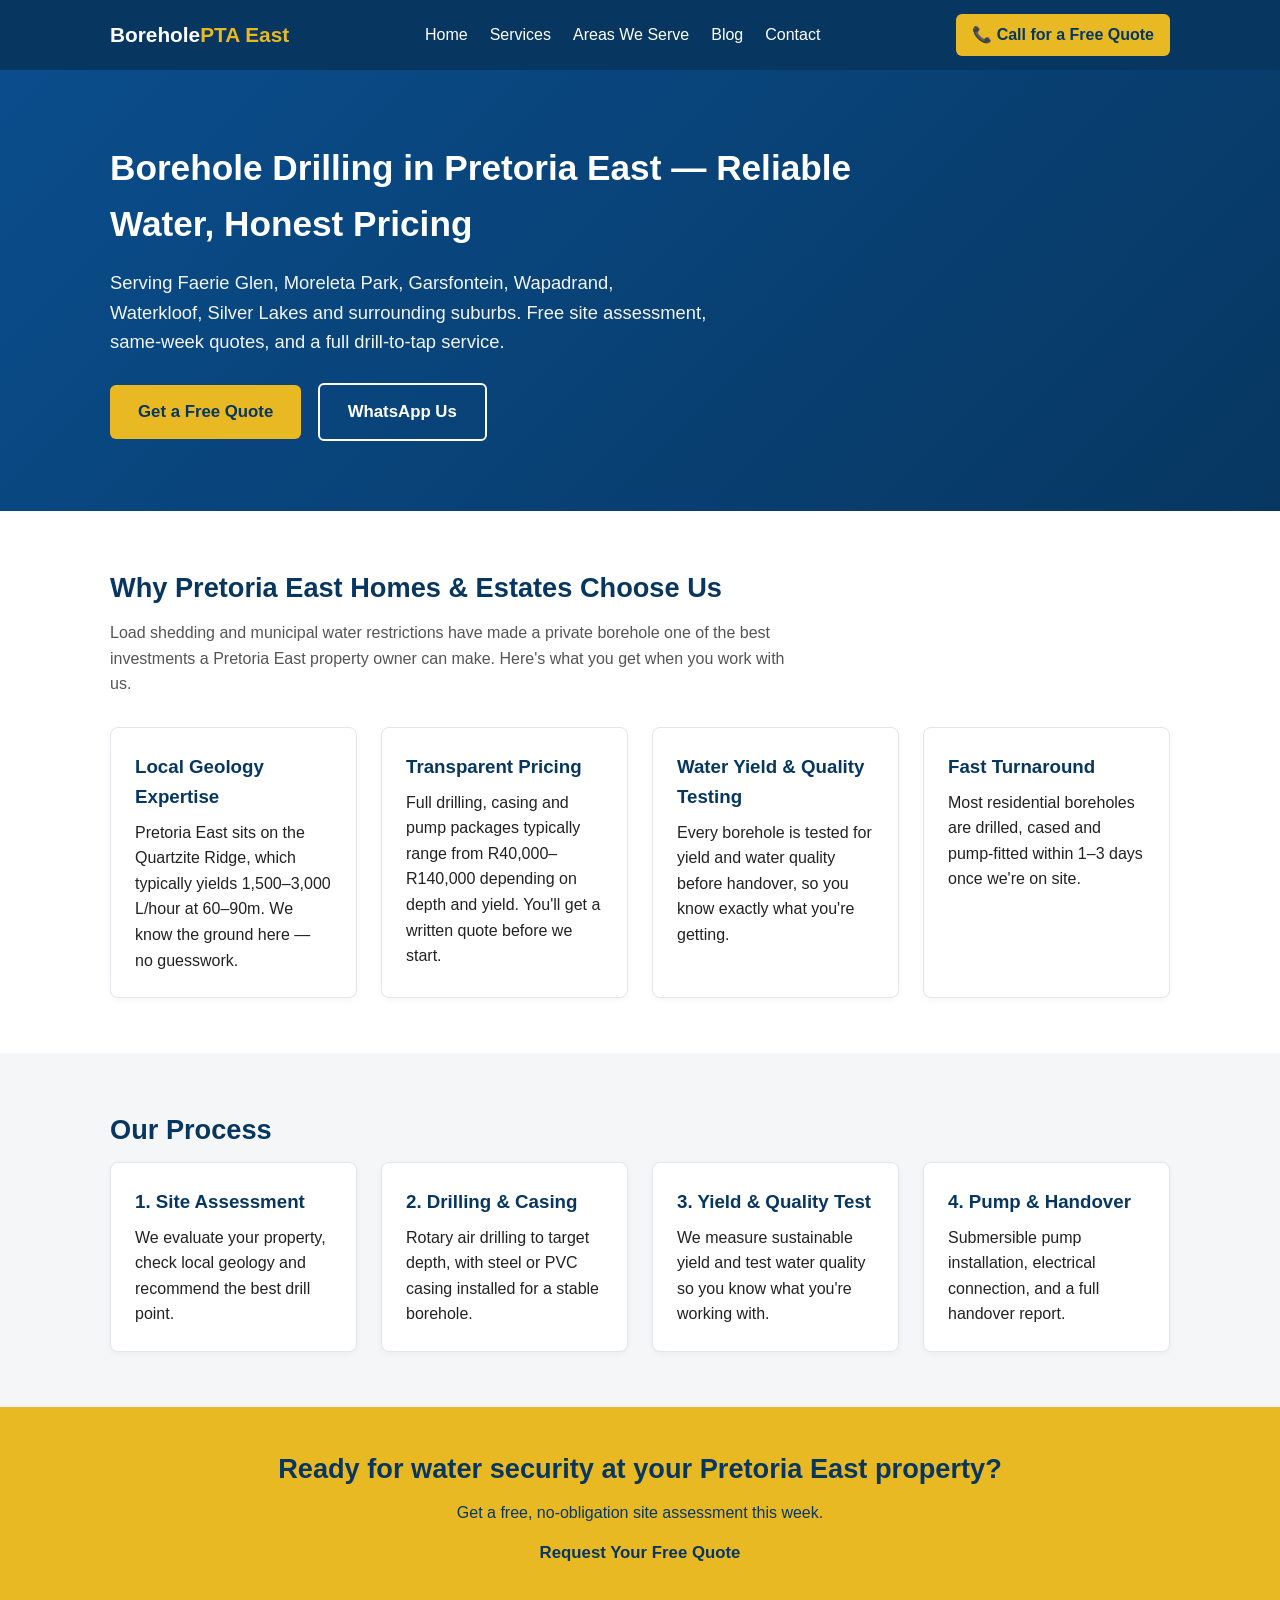
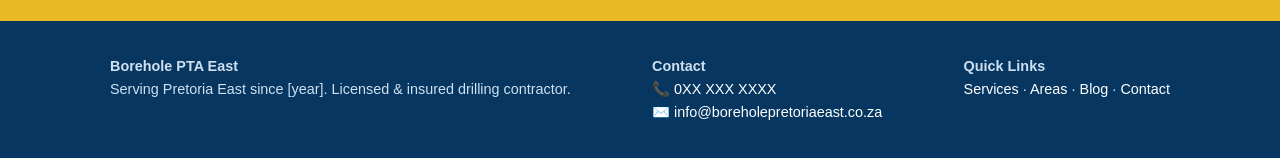
==== borehole-site-upload/index.html @ d3f57884 "Add files via upload" ====
<!DOCTYPE html>
<html lang="en-ZA">
<head>
<meta charset="UTF-8">
<meta name="viewport" content="width=device-width, initial-scale=1.0">
<title>Borehole Drilling Pretoria East | Fast Quotes, Water Yield Tests &amp; Installation</title>
<meta name="description" content="Trusted borehole drilling in Pretoria East - Faerie Glen, Moreleta Park, Garsfontein, Wapadrand &amp; more. Free site assessment, transparent pricing, same-week quotes. Call now.">
<link rel="canonical" href="https://www.boreholepretoriaeast.co.za/">
<meta property="og:title" content="Borehole Drilling Pretoria East">
<meta property="og:description" content="Local borehole drilling specialists serving Pretoria East. Water yield testing, pump installation, geological surveys.">
<meta property="og:type" content="website">
<link rel="stylesheet" href="css/style.css">
<script type="application/ld+json">
{
  "@context": "https://schema.org",
  "@type": "LocalBusiness",
  "name": "Pretoria East Borehole Drilling",
  "image": "",
  "@id": "https://www.boreholepretoriaeast.co.za/",
  "url": "https://www.boreholepretoriaeast.co.za/",
  "telephone": "+27-XX-XXX-XXXX",
  "priceRange": "R40000-R140000",
  "address": {
    "@type": "PostalAddress",
    "addressLocality": "Pretoria East",
    "addressRegion": "Gauteng",
    "addressCountry": "ZA"
  },
  "areaServed": ["Faerie Glen","Garsfontein","Moreleta Park","Wapadrand","Waterkloof","Silver Lakes","Woodhill","Equestria","Mooikloof","Menlyn","Lynnwood","Brooklyn","Monument Park","Sunnyside","Arcadia"],
  "openingHours": "Mo-Sa 07:00-17:00"
}
</script>
</head>
<body>
<header class="site-header">
  <div class="container">
    <a href="index.html" class="logo">Borehole<span>PTA East</span></a>
    <nav>
      <ul>
        <li><a href="index.html">Home</a></li>
        <li><a href="services.html">Services</a></li>
        <li><a href="areas.html">Areas We Serve</a></li>
        <li><a href="blog/index.html">Blog</a></li>
        <li><a href="contact.html">Contact</a></li>
      </ul>
    </nav>
    <a href="tel:+27XXXXXXXXX" class="phone-cta">📞 Call for a Free Quote</a>
  </div>
</header>

<section class="hero">
  <div class="container">
    <h1>Borehole Drilling in Pretoria East — Reliable Water, Honest Pricing</h1>
    <p>Serving Faerie Glen, Moreleta Park, Garsfontein, Wapadrand, Waterkloof, Silver Lakes and surrounding suburbs. Free site assessment, same-week quotes, and a full drill-to-tap service.</p>
    <a href="contact.html" class="btn">Get a Free Quote</a>
    <a href="https://wa.me/27XXXXXXXXX" class="btn btn-outline">WhatsApp Us</a>
  </div>
</section>

<section>
  <div class="container">
    <h2>Why Pretoria East Homes &amp; Estates Choose Us</h2>
    <p class="lead">Load shedding and municipal water restrictions have made a private borehole one of the best investments a Pretoria East property owner can make. Here's what you get when you work with us.</p>
    <div class="grid">
      <div class="card">
        <h3>Local Geology Expertise</h3>
        <p>Pretoria East sits on the Quartzite Ridge, which typically yields 1,500–3,000 L/hour at 60–90m. We know the ground here — no guesswork.</p>
      </div>
      <div class="card">
        <h3>Transparent Pricing</h3>
        <p>Full drilling, casing and pump packages typically range from R40,000–R140,000 depending on depth and yield. You'll get a written quote before we start.</p>
      </div>
      <div class="card">
        <h3>Water Yield &amp; Quality Testing</h3>
        <p>Every borehole is tested for yield and water quality before handover, so you know exactly what you're getting.</p>
      </div>
      <div class="card">
        <h3>Fast Turnaround</h3>
        <p>Most residential boreholes are drilled, cased and pump-fitted within 1–3 days once we're on site.</p>
      </div>
    </div>
  </div>
</section>

<section class="alt">
  <div class="container">
    <h2>Our Process</h2>
    <div class="grid">
      <div class="card"><h3>1. Site Assessment</h3><p>We evaluate your property, check local geology and recommend the best drill point.</p></div>
      <div class="card"><h3>2. Drilling &amp; Casing</h3><p>Rotary air drilling to target depth, with steel or PVC casing installed for a stable borehole.</p></div>
      <div class="card"><h3>3. Yield &amp; Quality Test</h3><p>We measure sustainable yield and test water quality so you know what you're working with.</p></div>
      <div class="card"><h3>4. Pump &amp; Handover</h3><p>Submersible pump installation, electrical connection, and a full handover report.</p></div>
    </div>
  </div>
</section>

<section class="cta-strip">
  <div class="container">
    <h2>Ready for water security at your Pretoria East property?</h2>
    <p>Get a free, no-obligation site assessment this week.</p>
    <a href="contact.html" class="btn">Request Your Free Quote</a>
  </div>
</section>

<footer>
  <div class="container footer-cols">
    <div>
      <strong>Borehole PTA East</strong>
      <p>Serving Pretoria East since [year]. Licensed &amp; insured drilling contractor.</p>
    </div>
    <div>
      <strong>Contact</strong>
      <p>📞 <a href="tel:+27XXXXXXXXX">0XX XXX XXXX</a><br>✉️ <a href="mailto:info@boreholepretoriaeast.co.za">info@boreholepretoriaeast.co.za</a></p>
    </div>
    <div>
      <strong>Quick Links</strong>
      <p><a href="services.html">Services</a> · <a href="areas.html">Areas</a> · <a href="blog/index.html">Blog</a> · <a href="contact.html">Contact</a></p>
    </div>
  </div>
</footer>
</body>
</html>
---- borehole-site-upload/css/style.css ----
:root{
  --blue:#0a4d8c;
  --blue-dark:#073761;
  --sand:#e8b923;
  --gray:#f4f6f8;
  --text:#222;
}
*{box-sizing:border-box;margin:0;padding:0;}
body{font-family:'Segoe UI',Arial,sans-serif;color:var(--text);line-height:1.6;background:#fff;}
a{color:var(--blue);text-decoration:none;}
a:hover{text-decoration:underline;}
img{max-width:100%;display:block;}
.container{max-width:1100px;margin:0 auto;padding:0 20px;}

header.site-header{background:var(--blue-dark);color:#fff;position:sticky;top:0;z-index:100;}
header.site-header .container{display:flex;align-items:center;justify-content:space-between;padding:14px 20px;}
.logo{font-size:1.3rem;font-weight:700;color:#fff;}
.logo span{color:var(--sand);}
nav ul{list-style:none;display:flex;gap:22px;flex-wrap:wrap;}
nav a{color:#fff;font-weight:500;}
.phone-cta{background:var(--sand);color:var(--blue-dark);padding:8px 16px;border-radius:6px;font-weight:700;}
.phone-cta:hover{text-decoration:none;opacity:.9;}

.hero{background:linear-gradient(135deg,var(--blue),var(--blue-dark));color:#fff;padding:70px 0;}
.hero h1{font-size:2.2rem;margin-bottom:16px;max-width:750px;}
.hero p{font-size:1.15rem;max-width:600px;margin-bottom:26px;opacity:.95;}
.btn{display:inline-block;background:var(--sand);color:var(--blue-dark);padding:14px 28px;border-radius:6px;font-weight:700;font-size:1.05rem;}
.btn:hover{text-decoration:none;opacity:.9;}
.btn-outline{background:transparent;border:2px solid #fff;color:#fff;margin-left:12px;}

section{padding:55px 0;}
section.alt{background:var(--gray);}
h2{font-size:1.7rem;margin-bottom:10px;color:var(--blue-dark);}
.lead{color:#555;max-width:700px;margin-bottom:30px;}

.grid{display:grid;grid-template-columns:repeat(auto-fit,minmax(240px,1fr));gap:24px;}
.card{background:#fff;border:1px solid #e3e6ea;border-radius:8px;padding:24px;box-shadow:0 2px 6px rgba(0,0,0,.04);}
.card h3{color:var(--blue-dark);margin-bottom:8px;}

.area-list{display:flex;flex-wrap:wrap;gap:10px;}
.area-list a{background:#fff;border:1px solid #d8dee5;padding:8px 14px;border-radius:20px;font-size:.92rem;}
.area-list a:hover{background:var(--blue);color:#fff;text-decoration:none;}

table{width:100%;border-collapse:collapse;margin:20px 0;}
th,td{padding:12px;border:1px solid #ddd;text-align:left;}
th{background:var(--blue);color:#fff;}
tr:nth-child(even){background:#f9fafb;}

.cta-strip{background:var(--sand);color:var(--blue-dark);text-align:center;padding:40px 0;}
.cta-strip h2{color:var(--blue-dark);}

form.lead-form{max-width:520px;background:#fff;border:1px solid #e3e6ea;border-radius:8px;padding:28px;}
form.lead-form label{display:block;font-weight:600;margin-bottom:6px;margin-top:14px;}
form.lead-form input,form.lead-form select,form.lead-form textarea{width:100%;padding:10px;border:1px solid #ccd3da;border-radius:5px;font-size:1rem;}
form.lead-form button{margin-top:20px;}

footer{background:var(--blue-dark);color:#cfe0f0;padding:34px 0;font-size:.9rem;}
footer a{color:#fff;}
.footer-cols{display:flex;flex-wrap:wrap;gap:30px;justify-content:space-between;}
.blog-post-meta{color:#777;font-size:.9rem;margin-bottom:20px;}
blockquote{border-left:4px solid var(--blue);padding-left:16px;color:#444;margin:20px 0;font-style:italic;}

@media(max-width:700px){
  header.site-header .container{flex-direction:column;gap:10px;}
  nav ul{gap:12px;justify-content:center;}
  .hero h1{font-size:1.6rem;}
}
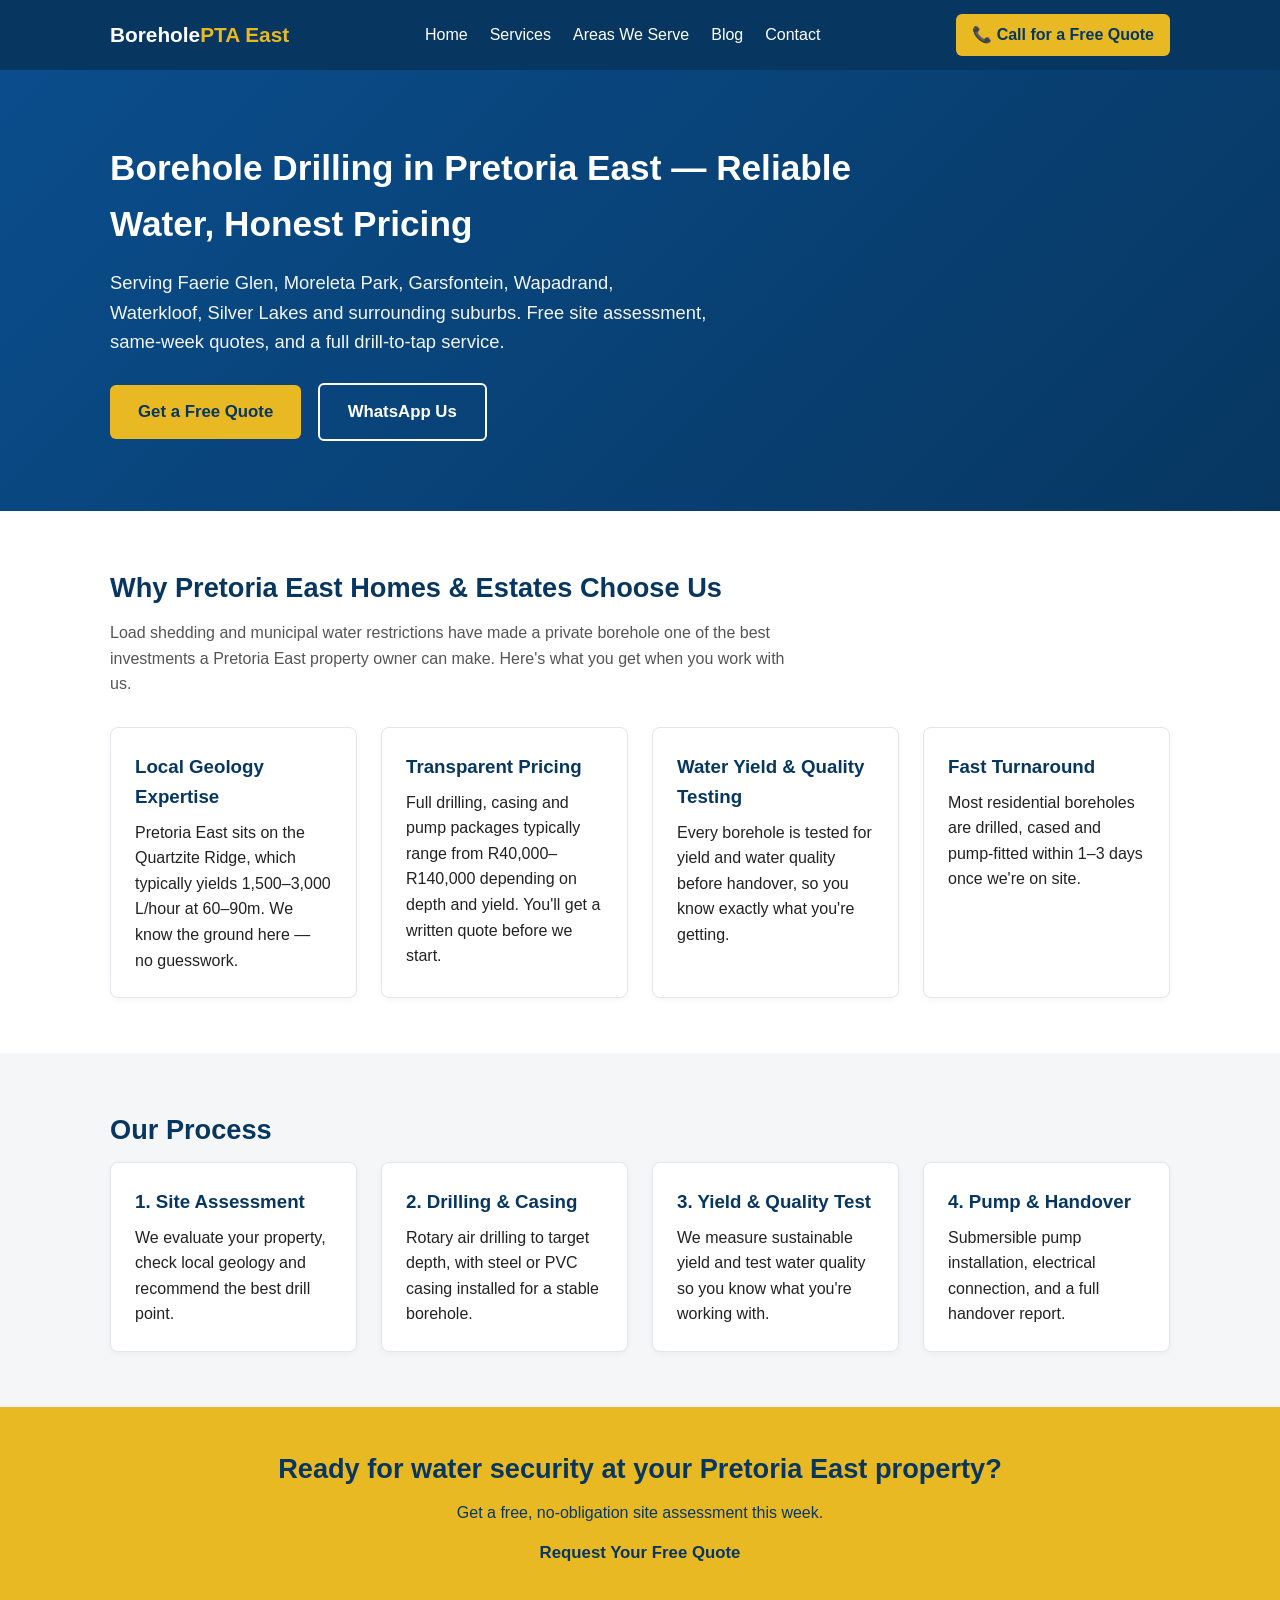
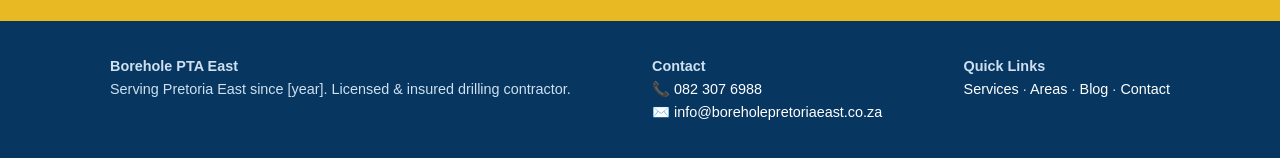
==== commit cbd1ba30: "Update index.html" ====
--- a/borehole-site-upload/index.html
+++ b/borehole-site-upload/index.html
@@ -44,7 +44,7 @@
         <li><a href="contact.html">Contact</a></li>
       </ul>
     </nav>
-    <a href="tel:+27XXXXXXXXX" class="phone-cta">📞 Call for a Free Quote</a>
+    <a href="tel:+27823076988" class="phone-cta">📞 Call for a Free Quote</a>
   </div>
 </header>
 
@@ -53,7 +53,7 @@
     <h1>Borehole Drilling in Pretoria East — Reliable Water, Honest Pricing</h1>
     <p>Serving Faerie Glen, Moreleta Park, Garsfontein, Wapadrand, Waterkloof, Silver Lakes and surrounding suburbs. Free site assessment, same-week quotes, and a full drill-to-tap service.</p>
     <a href="contact.html" class="btn">Get a Free Quote</a>
-    <a href="https://wa.me/27XXXXXXXXX" class="btn btn-outline">WhatsApp Us</a>
+    <a href="https://wa.me/27823076988" class="btn btn-outline">WhatsApp Us</a>
   </div>
 </section>
 
@@ -110,7 +110,7 @@
     </div>
     <div>
       <strong>Contact</strong>
-      <p>📞 <a href="tel:+27XXXXXXXXX">0XX XXX XXXX</a><br>✉️ <a href="mailto:info@boreholepretoriaeast.co.za">info@boreholepretoriaeast.co.za</a></p>
+      <p>📞 <a href="tel:+27823076988">082 307 6988</a><br>✉️ <a href="mailto:info@boreholepretoriaeast.co.za">info@boreholepretoriaeast.co.za</a></p>
     </div>
     <div>
       <strong>Quick Links</strong>
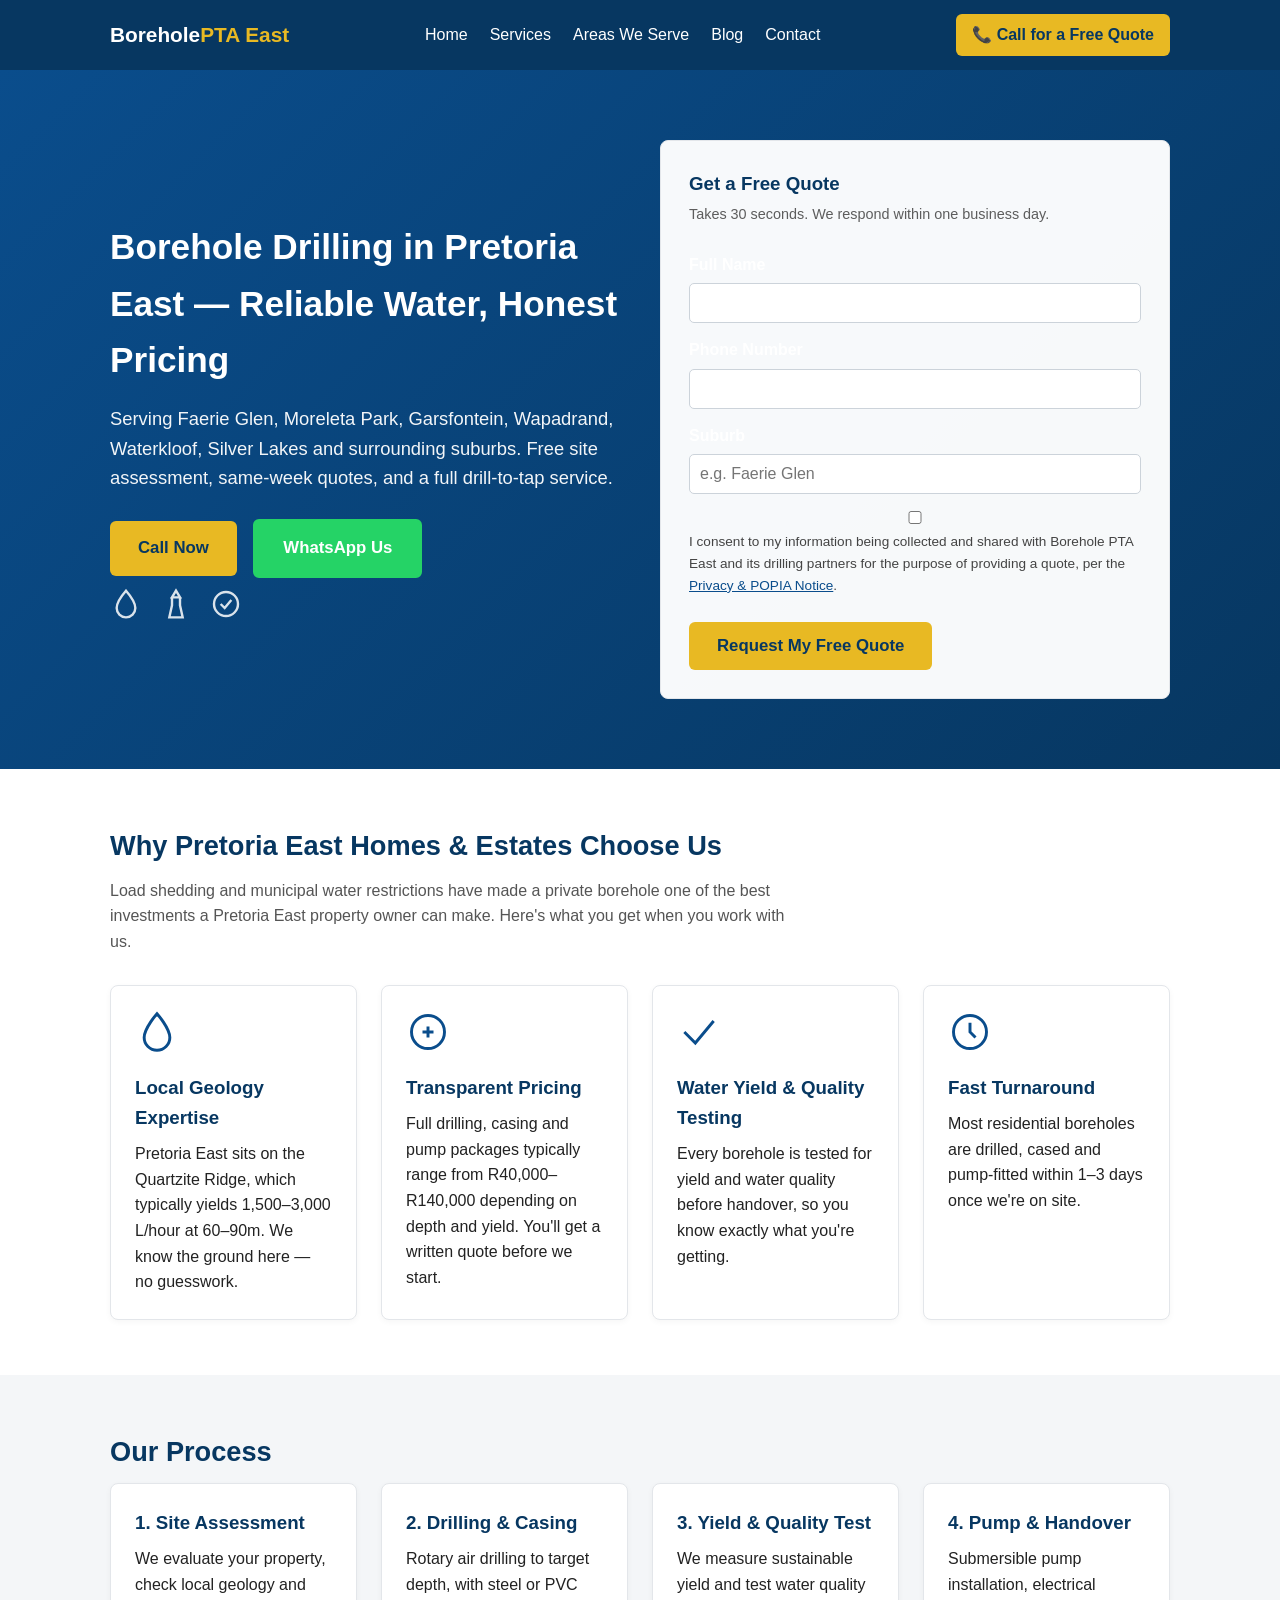
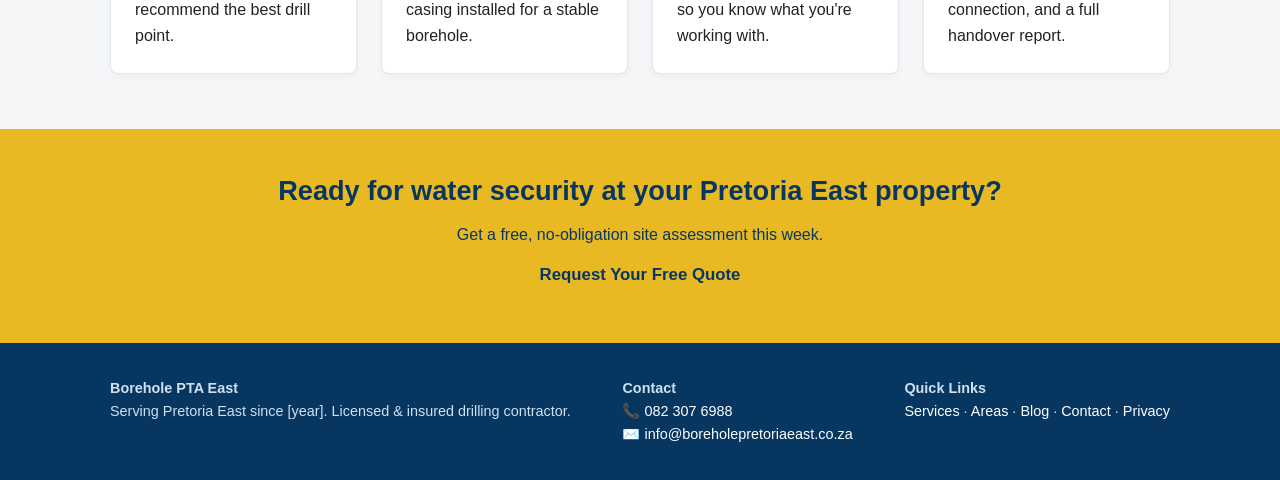
==== commit 7480ba9a: "Add files via upload" ====
--- a/borehole-site-upload/index.html
+++ b/borehole-site-upload/index.html
@@ -18,7 +18,7 @@
   "image": "",
   "@id": "https://www.boreholepretoriaeast.co.za/",
   "url": "https://www.boreholepretoriaeast.co.za/",
-  "telephone": "+27-XX-XXX-XXXX",
+  "telephone": "+27-82-307-6988",
   "priceRange": "R40000-R140000",
   "address": {
     "@type": "PostalAddress",
@@ -49,11 +49,39 @@
 </header>
 
 <section class="hero">
-  <div class="container">
-    <h1>Borehole Drilling in Pretoria East — Reliable Water, Honest Pricing</h1>
-    <p>Serving Faerie Glen, Moreleta Park, Garsfontein, Wapadrand, Waterkloof, Silver Lakes and surrounding suburbs. Free site assessment, same-week quotes, and a full drill-to-tap service.</p>
-    <a href="contact.html" class="btn">Get a Free Quote</a>
-    <a href="https://wa.me/27823076988" class="btn btn-outline">WhatsApp Us</a>
+  <div class="container hero-flex">
+    <div>
+      <h1>Borehole Drilling in Pretoria East — Reliable Water, Honest Pricing</h1>
+      <p>Serving Faerie Glen, Moreleta Park, Garsfontein, Wapadrand, Waterkloof, Silver Lakes and surrounding suburbs. Free site assessment, same-week quotes, and a full drill-to-tap service.</p>
+      <a href="tel:+27823076988" class="btn">Call Now</a>
+      <a href="https://wa.me/27823076988" class="btn btn-whatsapp">WhatsApp Us</a>
+      <div class="hero-icons" aria-hidden="true">
+        <svg viewBox="0 0 24 24" fill="none" stroke="currentColor" stroke-width="1.8"><path d="M12 2C12 2 5 10 5 15a7 7 0 0 0 14 0c0-5-7-13-7-13z"/></svg>
+        <svg viewBox="0 0 24 24" fill="none" stroke="currentColor" stroke-width="1.8"><path d="M12 2l3 5h-6l3-5z"/><path d="M9 7v6l-2 9h10l-2-9V7"/></svg>
+        <svg viewBox="0 0 24 24" fill="none" stroke="currentColor" stroke-width="1.8"><circle cx="12" cy="12" r="9"/><path d="M8 12l3 3 5-6"/></svg>
+      </div>
+    </div>
+    <div>
+      <form class="lead-form on-dark" action="mailto:info@boreholepretoriaeast.co.za" method="post" enctype="text/plain">
+        <h3 style="color:var(--blue-dark);margin-bottom:4px;">Get a Free Quote</h3>
+        <p style="color:#555;font-size:.9rem;">Takes 30 seconds. We respond within one business day.</p>
+        <label for="hf-name">Full Name</label>
+        <input type="text" id="hf-name" name="name" required>
+
+        <label for="hf-phone">Phone Number</label>
+        <input type="tel" id="hf-phone" name="phone" required>
+
+        <label for="hf-suburb">Suburb</label>
+        <input type="text" id="hf-suburb" name="suburb" placeholder="e.g. Faerie Glen">
+
+        <label class="consent-label">
+          <input type="checkbox" name="popia_consent" required>
+          <span>I consent to my information being collected and shared with Borehole PTA East and its drilling partners for the purpose of providing a quote, per the <a href="privacy-policy.html">Privacy &amp; POPIA Notice</a>.</span>
+        </label>
+
+        <button type="submit" class="btn">Request My Free Quote</button>
+      </form>
+    </div>
   </div>
 </section>
 
@@ -63,18 +91,22 @@
     <p class="lead">Load shedding and municipal water restrictions have made a private borehole one of the best investments a Pretoria East property owner can make. Here's what you get when you work with us.</p>
     <div class="grid">
       <div class="card">
+        <svg class="card-icon" viewBox="0 0 24 24" fill="none" stroke="currentColor" stroke-width="1.6"><path d="M12 2C12 2 5 10 5 15a7 7 0 0 0 14 0c0-5-7-13-7-13z"/></svg>
         <h3>Local Geology Expertise</h3>
         <p>Pretoria East sits on the Quartzite Ridge, which typically yields 1,500–3,000 L/hour at 60–90m. We know the ground here — no guesswork.</p>
       </div>
       <div class="card">
+        <svg class="card-icon" viewBox="0 0 24 24" fill="none" stroke="currentColor" stroke-width="1.6"><circle cx="12" cy="12" r="9"/><path d="M9 12h6M12 9v6"/></svg>
         <h3>Transparent Pricing</h3>
         <p>Full drilling, casing and pump packages typically range from R40,000–R140,000 depending on depth and yield. You'll get a written quote before we start.</p>
       </div>
       <div class="card">
+        <svg class="card-icon" viewBox="0 0 24 24" fill="none" stroke="currentColor" stroke-width="1.6"><path d="M4 12l6 6L20 6"/></svg>
         <h3>Water Yield &amp; Quality Testing</h3>
         <p>Every borehole is tested for yield and water quality before handover, so you know exactly what you're getting.</p>
       </div>
       <div class="card">
+        <svg class="card-icon" viewBox="0 0 24 24" fill="none" stroke="currentColor" stroke-width="1.6"><circle cx="12" cy="12" r="9"/><path d="M12 7v5l3 3"/></svg>
         <h3>Fast Turnaround</h3>
         <p>Most residential boreholes are drilled, cased and pump-fitted within 1–3 days once we're on site.</p>
       </div>
@@ -114,7 +146,7 @@
     </div>
     <div>
       <strong>Quick Links</strong>
-      <p><a href="services.html">Services</a> · <a href="areas.html">Areas</a> · <a href="blog/index.html">Blog</a> · <a href="contact.html">Contact</a></p>
+      <p><a href="services.html">Services</a> · <a href="areas.html">Areas</a> · <a href="blog/index.html">Blog</a> · <a href="contact.html">Contact</a> · <a href="privacy-policy.html">Privacy</a></p>
     </div>
   </div>
 </footer>
--- a/borehole-site-upload/css/style.css
+++ b/borehole-site-upload/css/style.css
@@ -24,9 +24,11 @@
 .hero{background:linear-gradient(135deg,var(--blue),var(--blue-dark));color:#fff;padding:70px 0;}
 .hero h1{font-size:2.2rem;margin-bottom:16px;max-width:750px;}
 .hero p{font-size:1.15rem;max-width:600px;margin-bottom:26px;opacity:.95;}
-.btn{display:inline-block;background:var(--sand);color:var(--blue-dark);padding:14px 28px;border-radius:6px;font-weight:700;font-size:1.05rem;}
+.btn{display:inline-block;background:var(--sand);color:var(--blue-dark);padding:14px 28px;border-radius:6px;font-weight:700;font-size:1.05rem;border:none;cursor:pointer;}
 .btn:hover{text-decoration:none;opacity:.9;}
 .btn-outline{background:transparent;border:2px solid #fff;color:#fff;margin-left:12px;}
+.btn-whatsapp{background:#25D366;color:#fff;margin-left:12px;border:2px solid #25D366;}
+.btn-whatsapp:hover{background:#1ebe5a;border-color:#1ebe5a;opacity:1;}
 
 section{padding:55px 0;}
 section.alt{background:var(--gray);}
@@ -36,6 +38,12 @@
 .grid{display:grid;grid-template-columns:repeat(auto-fit,minmax(240px,1fr));gap:24px;}
 .card{background:#fff;border:1px solid #e3e6ea;border-radius:8px;padding:24px;box-shadow:0 2px 6px rgba(0,0,0,.04);}
 .card h3{color:var(--blue-dark);margin-bottom:8px;}
+.card-icon{width:44px;height:44px;color:var(--blue);margin-bottom:12px;}
+
+.hero-flex{display:flex;flex-wrap:wrap;gap:40px;align-items:center;}
+.hero-flex>div{flex:1;min-width:280px;}
+.hero-icons{display:flex;gap:18px;margin-top:10px;opacity:.85;}
+.hero-icons svg{width:32px;height:32px;color:#fff;}
 
 .area-list{display:flex;flex-wrap:wrap;gap:10px;}
 .area-list a{background:#fff;border:1px solid #d8dee5;padding:8px 14px;border-radius:20px;font-size:.92rem;}
@@ -53,6 +61,10 @@
 form.lead-form label{display:block;font-weight:600;margin-bottom:6px;margin-top:14px;}
 form.lead-form input,form.lead-form select,form.lead-form textarea{width:100%;padding:10px;border:1px solid #ccd3da;border-radius:5px;font-size:1rem;}
 form.lead-form button{margin-top:20px;}
+form.lead-form.on-dark{background:rgba(255,255,255,.97);}
+.consent-label{display:flex;gap:8px;font-weight:400 !important;font-size:.85rem;color:#444;align-items:flex-start;margin-top:16px;}
+.consent-label input{width:auto;margin-top:3px;}
+.consent-label a{color:var(--blue);text-decoration:underline;}
 
 footer{background:var(--blue-dark);color:#cfe0f0;padding:34px 0;font-size:.9rem;}
 footer a{color:#fff;}
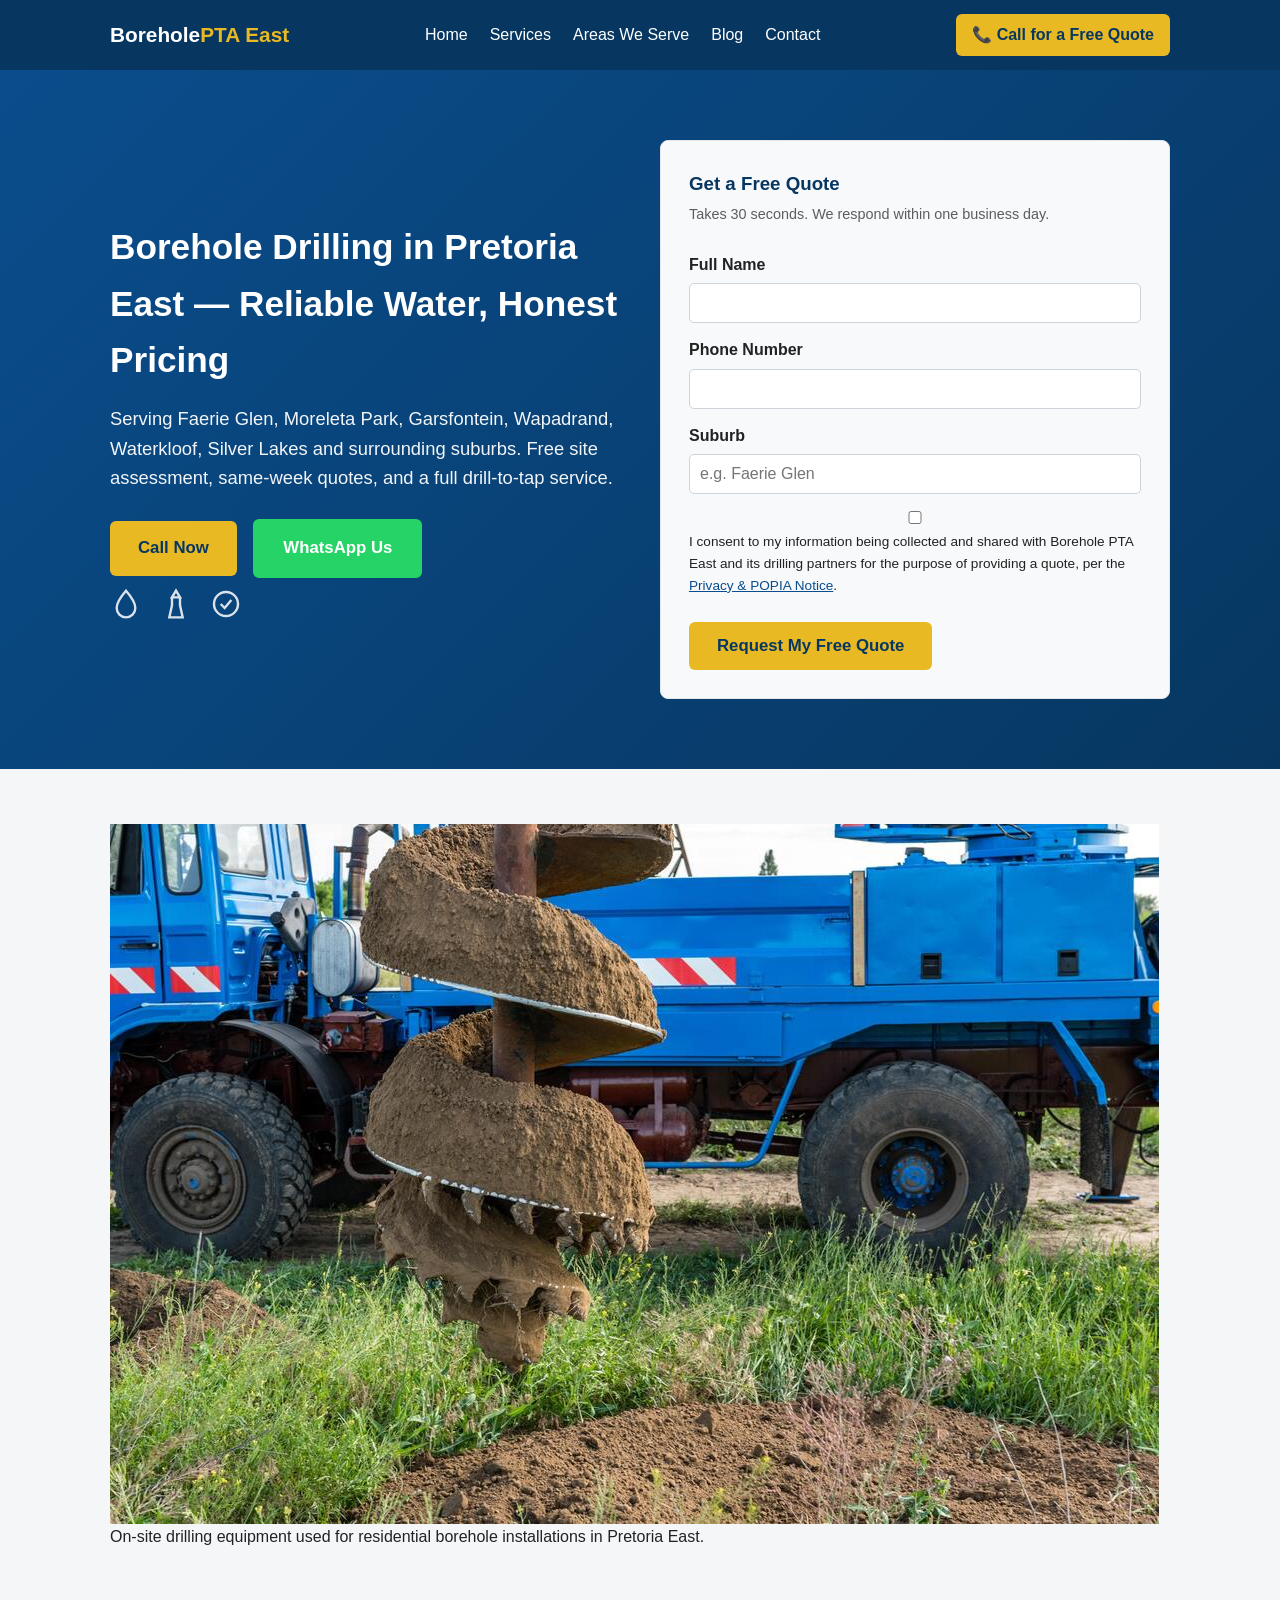
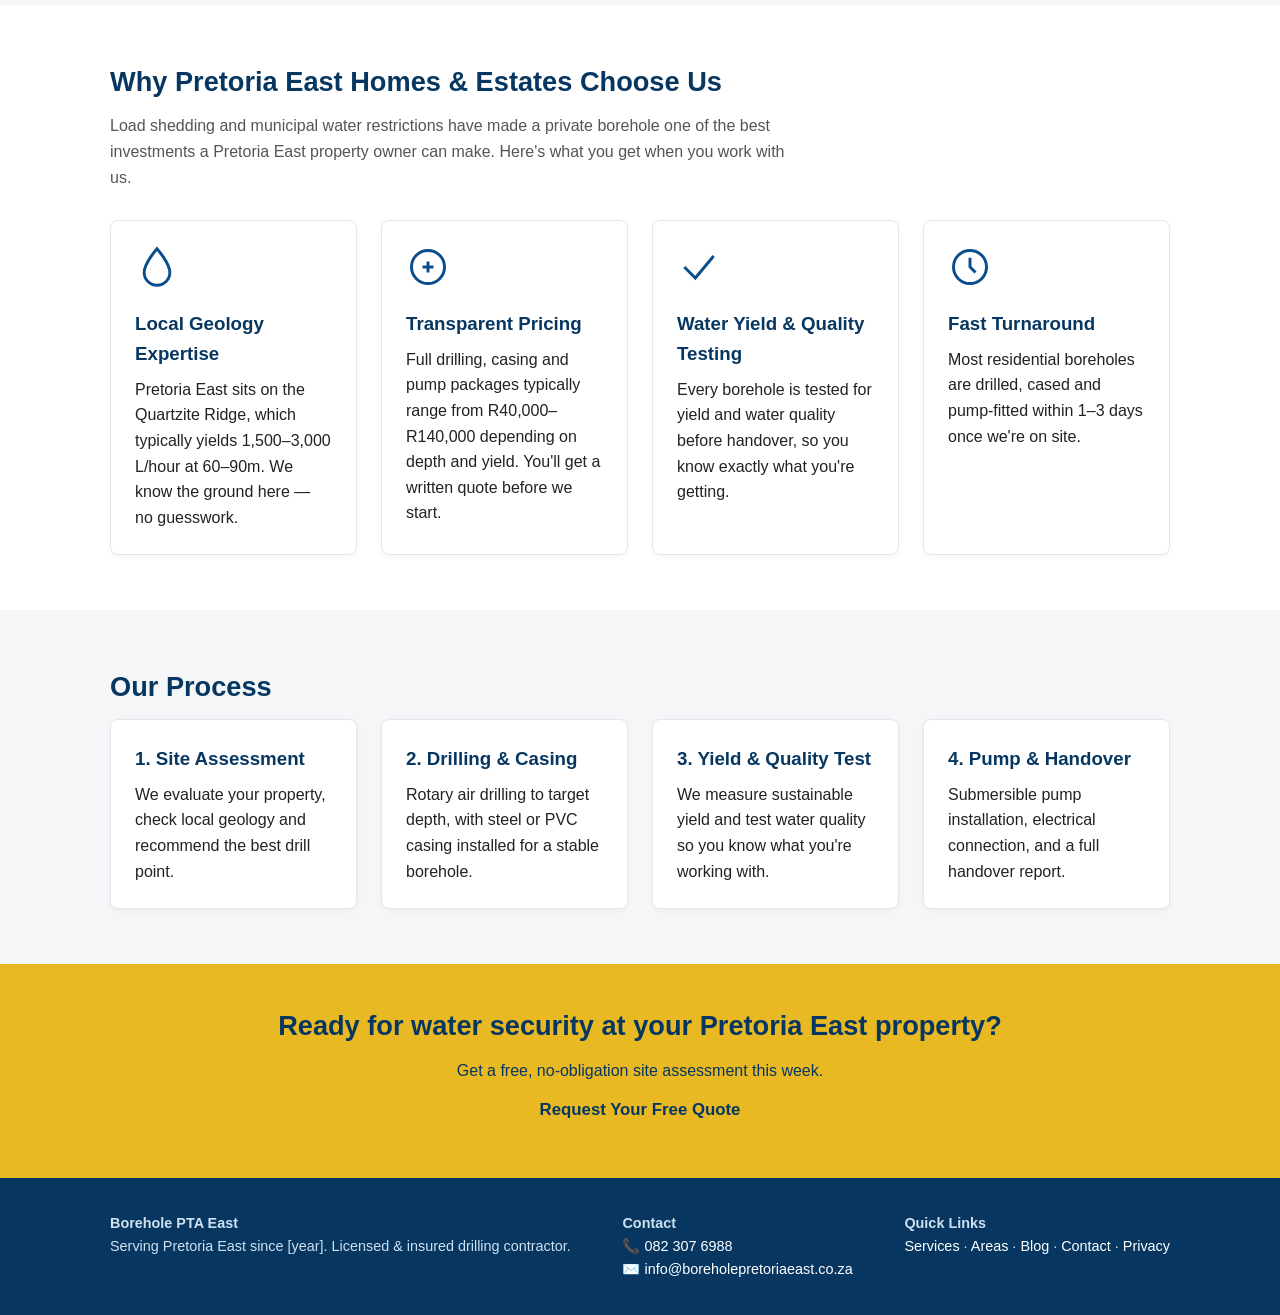
==== commit 5e3151bf: "Add files via upload" ====
--- a/borehole-site-upload/index.html
+++ b/borehole-site-upload/index.html
@@ -85,6 +85,15 @@
   </div>
 </section>
 
+<section class="alt">
+  <div class="container">
+    <div class="photo-feature">
+      <img src="images/borehole-drilling-rig.jpeg" alt="Borehole drilling rig on site in Pretoria East" loading="lazy">
+      <p class="photo-caption">On-site drilling equipment used for residential borehole installations in Pretoria East.</p>
+    </div>
+  </div>
+</section>
+
 <section>
   <div class="container">
     <h2>Why Pretoria East Homes &amp; Estates Choose Us</h2>
--- a/borehole-site-upload/css/style.css
+++ b/borehole-site-upload/css/style.css
@@ -57,8 +57,9 @@
 .cta-strip{background:var(--sand);color:var(--blue-dark);text-align:center;padding:40px 0;}
 .cta-strip h2{color:var(--blue-dark);}
 
-form.lead-form{max-width:520px;background:#fff;border:1px solid #e3e6ea;border-radius:8px;padding:28px;}
-form.lead-form label{display:block;font-weight:600;margin-bottom:6px;margin-top:14px;}
+form.lead-form{max-width:520px;background:#fff;border:1px solid #e3e6ea;border-radius:8px;padding:28px;color:var(--text);}
+form.lead-form label{display:block;font-weight:600;margin-bottom:6px;margin-top:14px;color:var(--text);}
+form.lead-form h3{color:var(--blue-dark);}
 form.lead-form input,form.lead-form select,form.lead-form textarea{width:100%;padding:10px;border:1px solid #ccd3da;border-radius:5px;font-size:1rem;}
 form.lead-form button{margin-top:20px;}
 form.lead-form.on-dark{background:rgba(255,255,255,.97);}
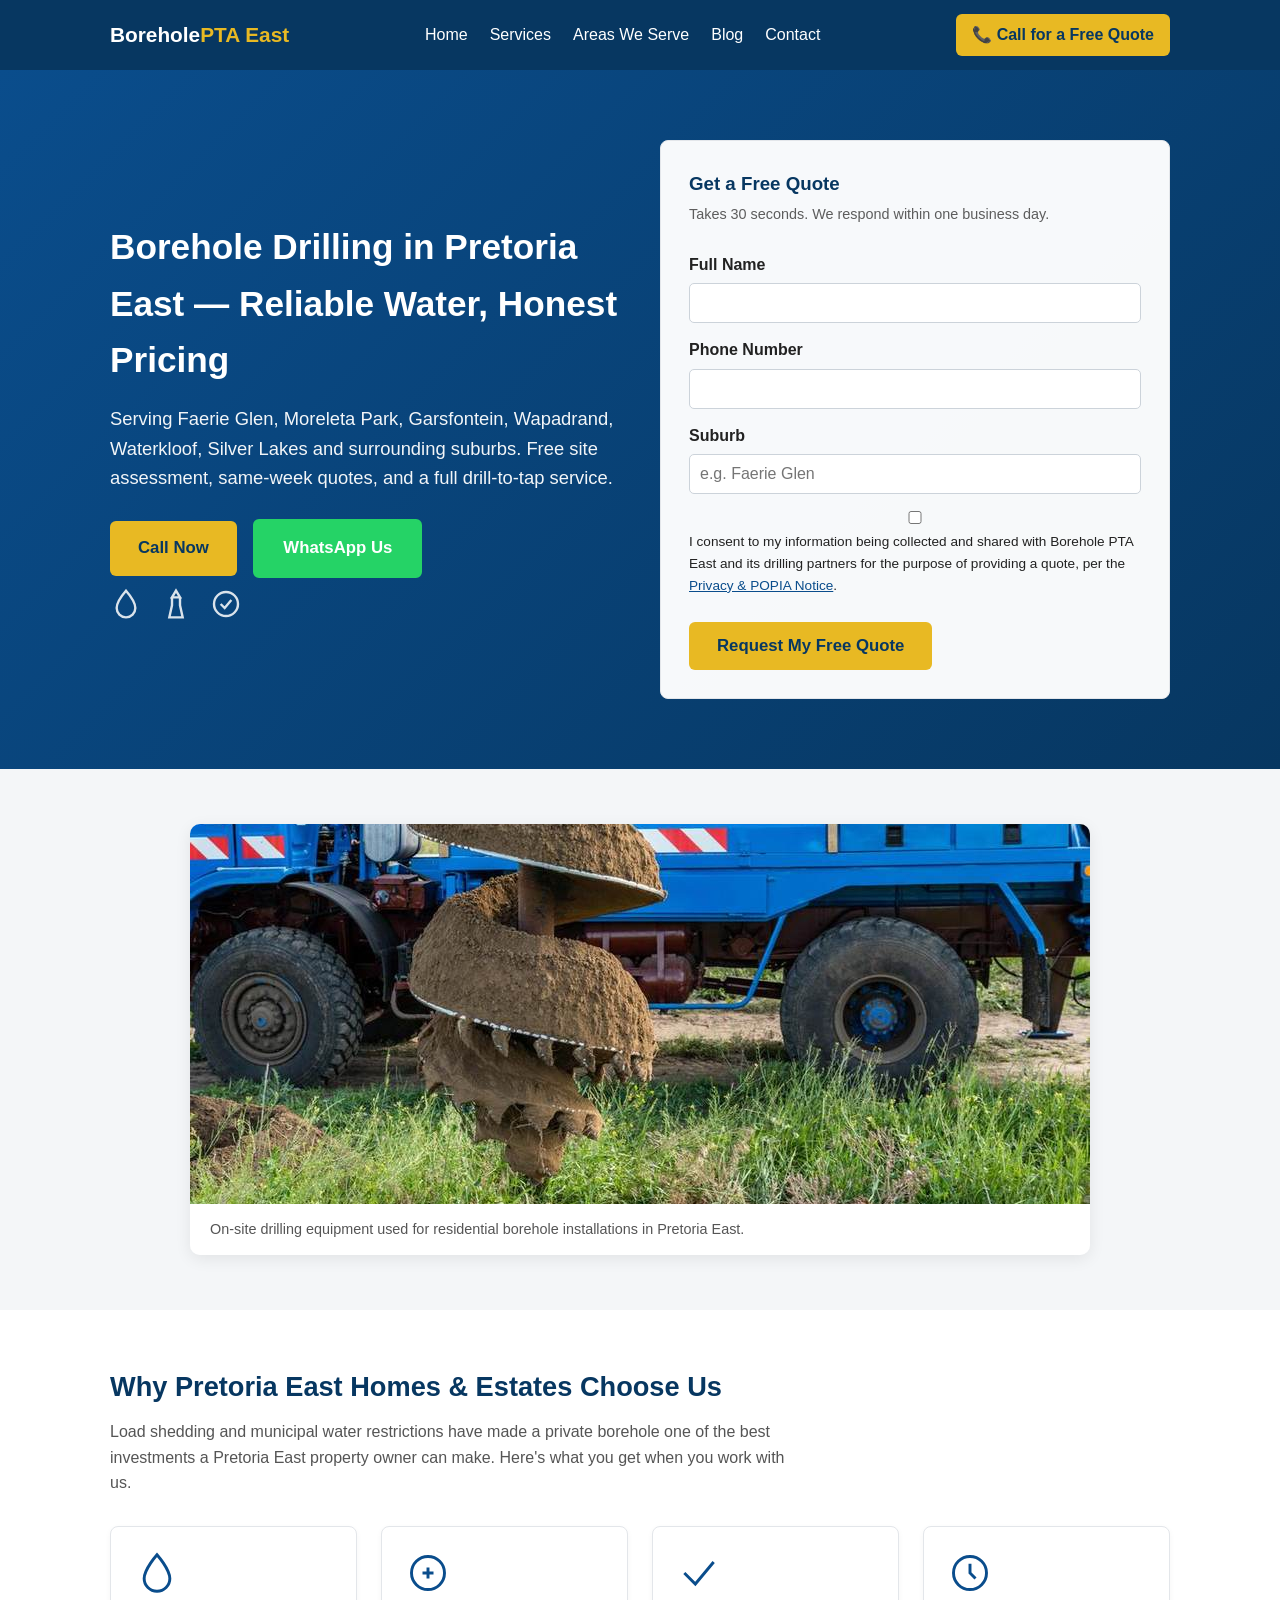
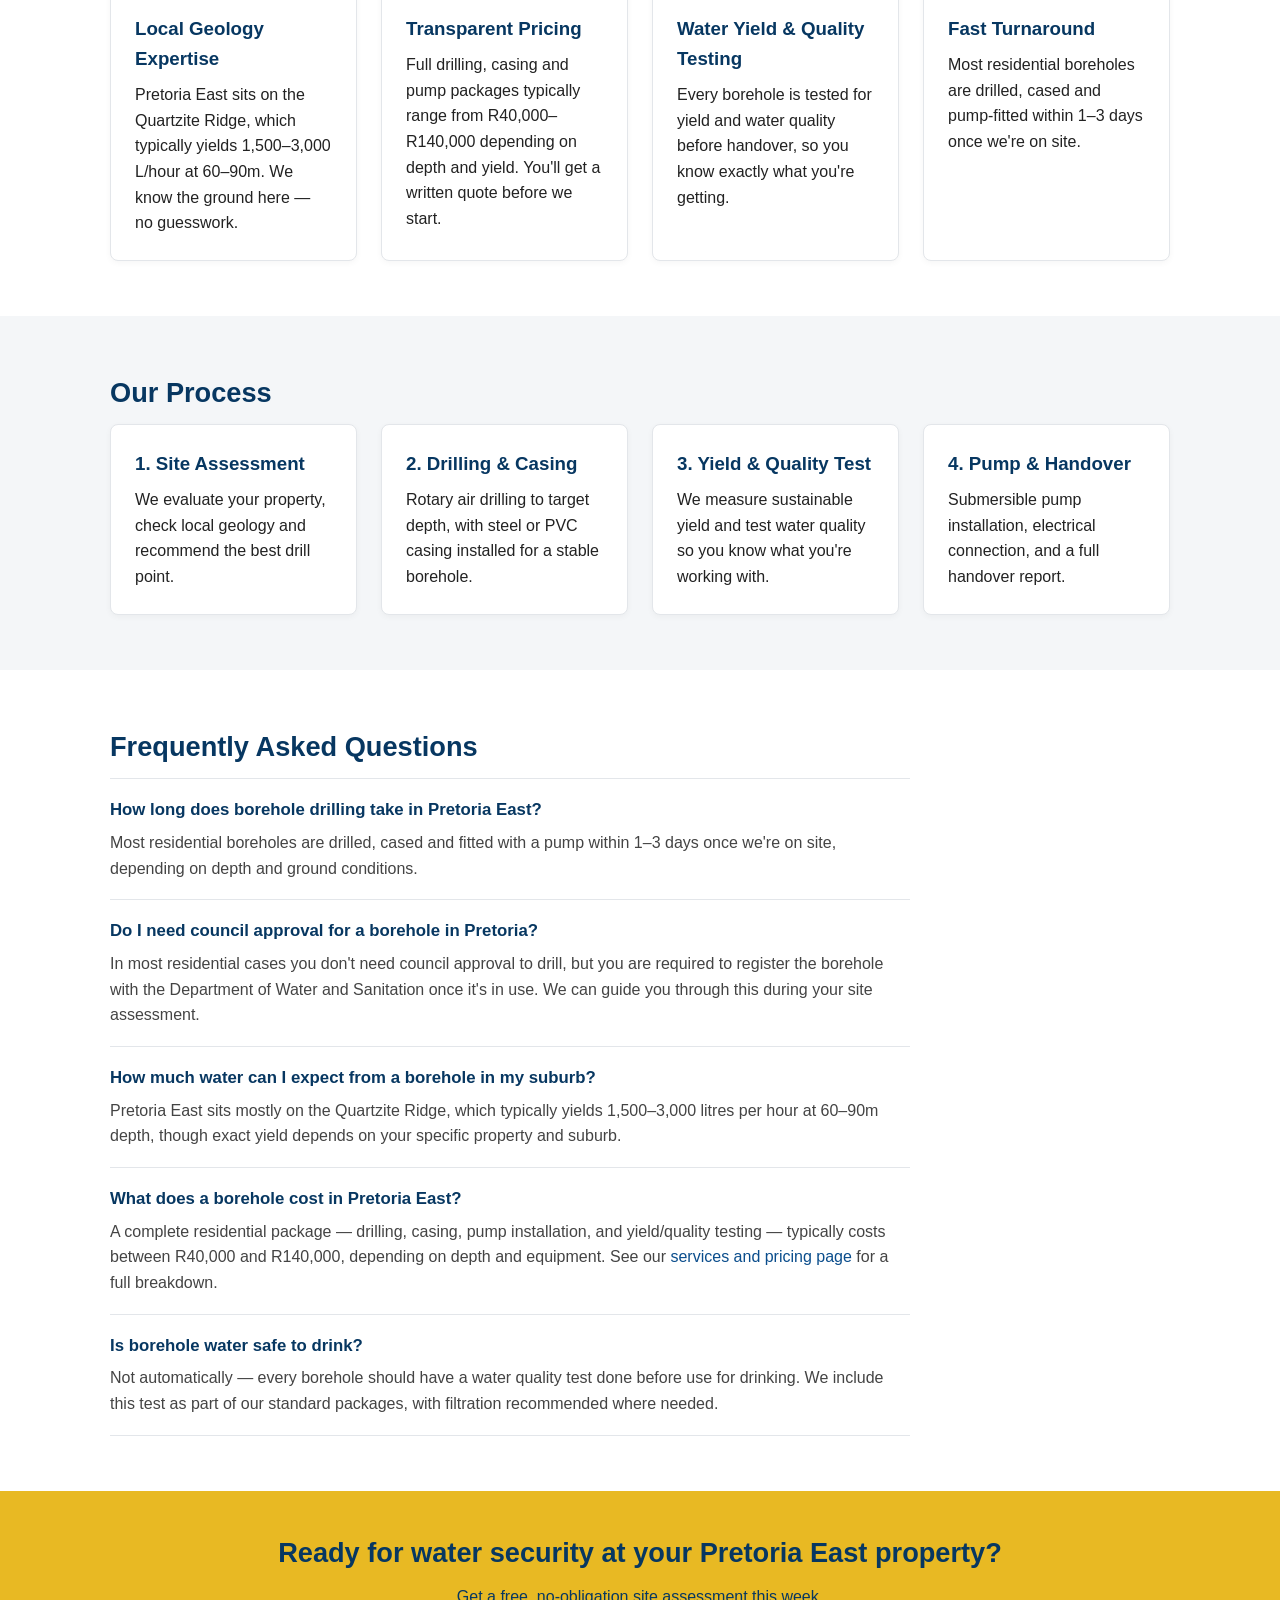
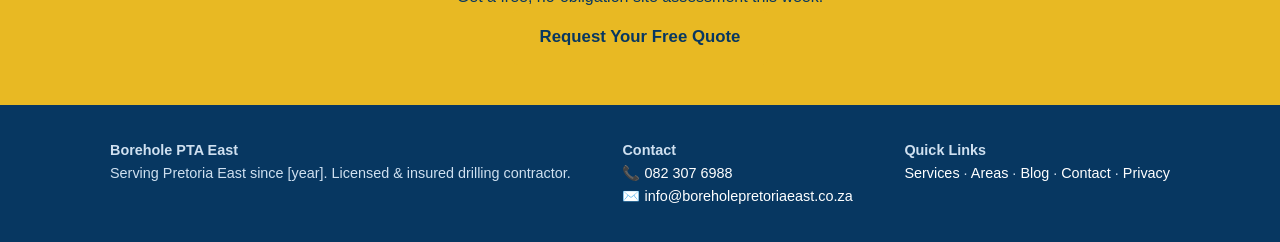
==== commit d5b49255: "Add files via upload" ====
--- a/borehole-site-upload/index.html
+++ b/borehole-site-upload/index.html
@@ -30,6 +30,54 @@
   "openingHours": "Mo-Sa 07:00-17:00"
 }
 </script>
+<script type="application/ld+json">
+{
+  "@context": "https://schema.org",
+  "@type": "FAQPage",
+  "mainEntity": [
+    {
+      "@type": "Question",
+      "name": "How long does borehole drilling take in Pretoria East?",
+      "acceptedAnswer": {
+        "@type": "Answer",
+        "text": "Most residential boreholes are drilled, cased and fitted with a pump within 1-3 days once we're on site, depending on depth and ground conditions."
+      }
+    },
+    {
+      "@type": "Question",
+      "name": "Do I need council approval for a borehole in Pretoria?",
+      "acceptedAnswer": {
+        "@type": "Answer",
+        "text": "In most residential cases you don't need council approval to drill, but you are required to register the borehole with the Department of Water and Sanitation once it's in use."
+      }
+    },
+    {
+      "@type": "Question",
+      "name": "How much water can I expect from a borehole in my suburb?",
+      "acceptedAnswer": {
+        "@type": "Answer",
+        "text": "Pretoria East sits mostly on the Quartzite Ridge, which typically yields 1,500-3,000 litres per hour at 60-90m depth, though exact yield depends on your specific property and suburb."
+      }
+    },
+    {
+      "@type": "Question",
+      "name": "What does a borehole cost in Pretoria East?",
+      "acceptedAnswer": {
+        "@type": "Answer",
+        "text": "A complete residential package - drilling, casing, pump installation, and yield/quality testing - typically costs between R40,000 and R140,000, depending on depth and equipment."
+      }
+    },
+    {
+      "@type": "Question",
+      "name": "Is borehole water safe to drink?",
+      "acceptedAnswer": {
+        "@type": "Answer",
+        "text": "Not automatically - every borehole should have a water quality test done before use for drinking. This test is included as part of standard drilling packages, with filtration recommended where needed."
+      }
+    }
+  ]
+}
+</script>
 </head>
 <body>
 <header class="site-header">
@@ -88,7 +136,7 @@
 <section class="alt">
   <div class="container">
     <div class="photo-feature">
-      <img src="images/borehole-drilling-rig.jpeg" alt="Borehole drilling rig on site in Pretoria East" loading="lazy">
+      <img src="images/borehole-drilling-rig-optimized.jpeg" alt="Borehole drilling rig on site in Pretoria East" width="900" height="600" loading="lazy">
       <p class="photo-caption">On-site drilling equipment used for residential borehole installations in Pretoria East.</p>
     </div>
   </div>
@@ -135,6 +183,32 @@
   </div>
 </section>
 
+<section>
+  <div class="container">
+    <h2>Frequently Asked Questions</h2>
+    <div class="faq-item">
+      <h3>How long does borehole drilling take in Pretoria East?</h3>
+      <p>Most residential boreholes are drilled, cased and fitted with a pump within 1–3 days once we're on site, depending on depth and ground conditions.</p>
+    </div>
+    <div class="faq-item">
+      <h3>Do I need council approval for a borehole in Pretoria?</h3>
+      <p>In most residential cases you don't need council approval to drill, but you are required to register the borehole with the Department of Water and Sanitation once it's in use. We can guide you through this during your site assessment.</p>
+    </div>
+    <div class="faq-item">
+      <h3>How much water can I expect from a borehole in my suburb?</h3>
+      <p>Pretoria East sits mostly on the Quartzite Ridge, which typically yields 1,500–3,000 litres per hour at 60–90m depth, though exact yield depends on your specific property and suburb.</p>
+    </div>
+    <div class="faq-item">
+      <h3>What does a borehole cost in Pretoria East?</h3>
+      <p>A complete residential package — drilling, casing, pump installation, and yield/quality testing — typically costs between R40,000 and R140,000, depending on depth and equipment. See our <a href="services.html">services and pricing page</a> for a full breakdown.</p>
+    </div>
+    <div class="faq-item">
+      <h3>Is borehole water safe to drink?</h3>
+      <p>Not automatically — every borehole should have a water quality test done before use for drinking. We include this test as part of our standard packages, with filtration recommended where needed.</p>
+    </div>
+  </div>
+</section>
+
 <section class="cta-strip">
   <div class="container">
     <h2>Ready for water security at your Pretoria East property?</h2>
--- a/borehole-site-upload/css/style.css
+++ b/borehole-site-upload/css/style.css
@@ -45,6 +45,18 @@
 .hero-icons{display:flex;gap:18px;margin-top:10px;opacity:.85;}
 .hero-icons svg{width:32px;height:32px;color:#fff;}
 
+.photo-feature{max-width:900px;margin:0 auto;border-radius:10px;overflow:hidden;box-shadow:0 4px 16px rgba(0,0,0,.08);}
+.photo-feature img{width:100%;height:380px;object-fit:cover;display:block;}
+.photo-caption{background:#fff;padding:14px 20px;color:#555;font-size:.9rem;margin:0;}
+
+.faq-item{max-width:800px;border-bottom:1px solid #e3e6ea;padding:18px 0;}
+.faq-item:first-of-type{border-top:1px solid #e3e6ea;}
+.faq-item h3{color:var(--blue-dark);margin-bottom:6px;font-size:1.05rem;}
+.faq-item p{color:#444;}
+
+.breadcrumb{font-size:.85rem;color:#666;margin-bottom:18px;}
+.breadcrumb a{color:var(--blue);}
+
 .area-list{display:flex;flex-wrap:wrap;gap:10px;}
 .area-list a{background:#fff;border:1px solid #d8dee5;padding:8px 14px;border-radius:20px;font-size:.92rem;}
 .area-list a:hover{background:var(--blue);color:#fff;text-decoration:none;}
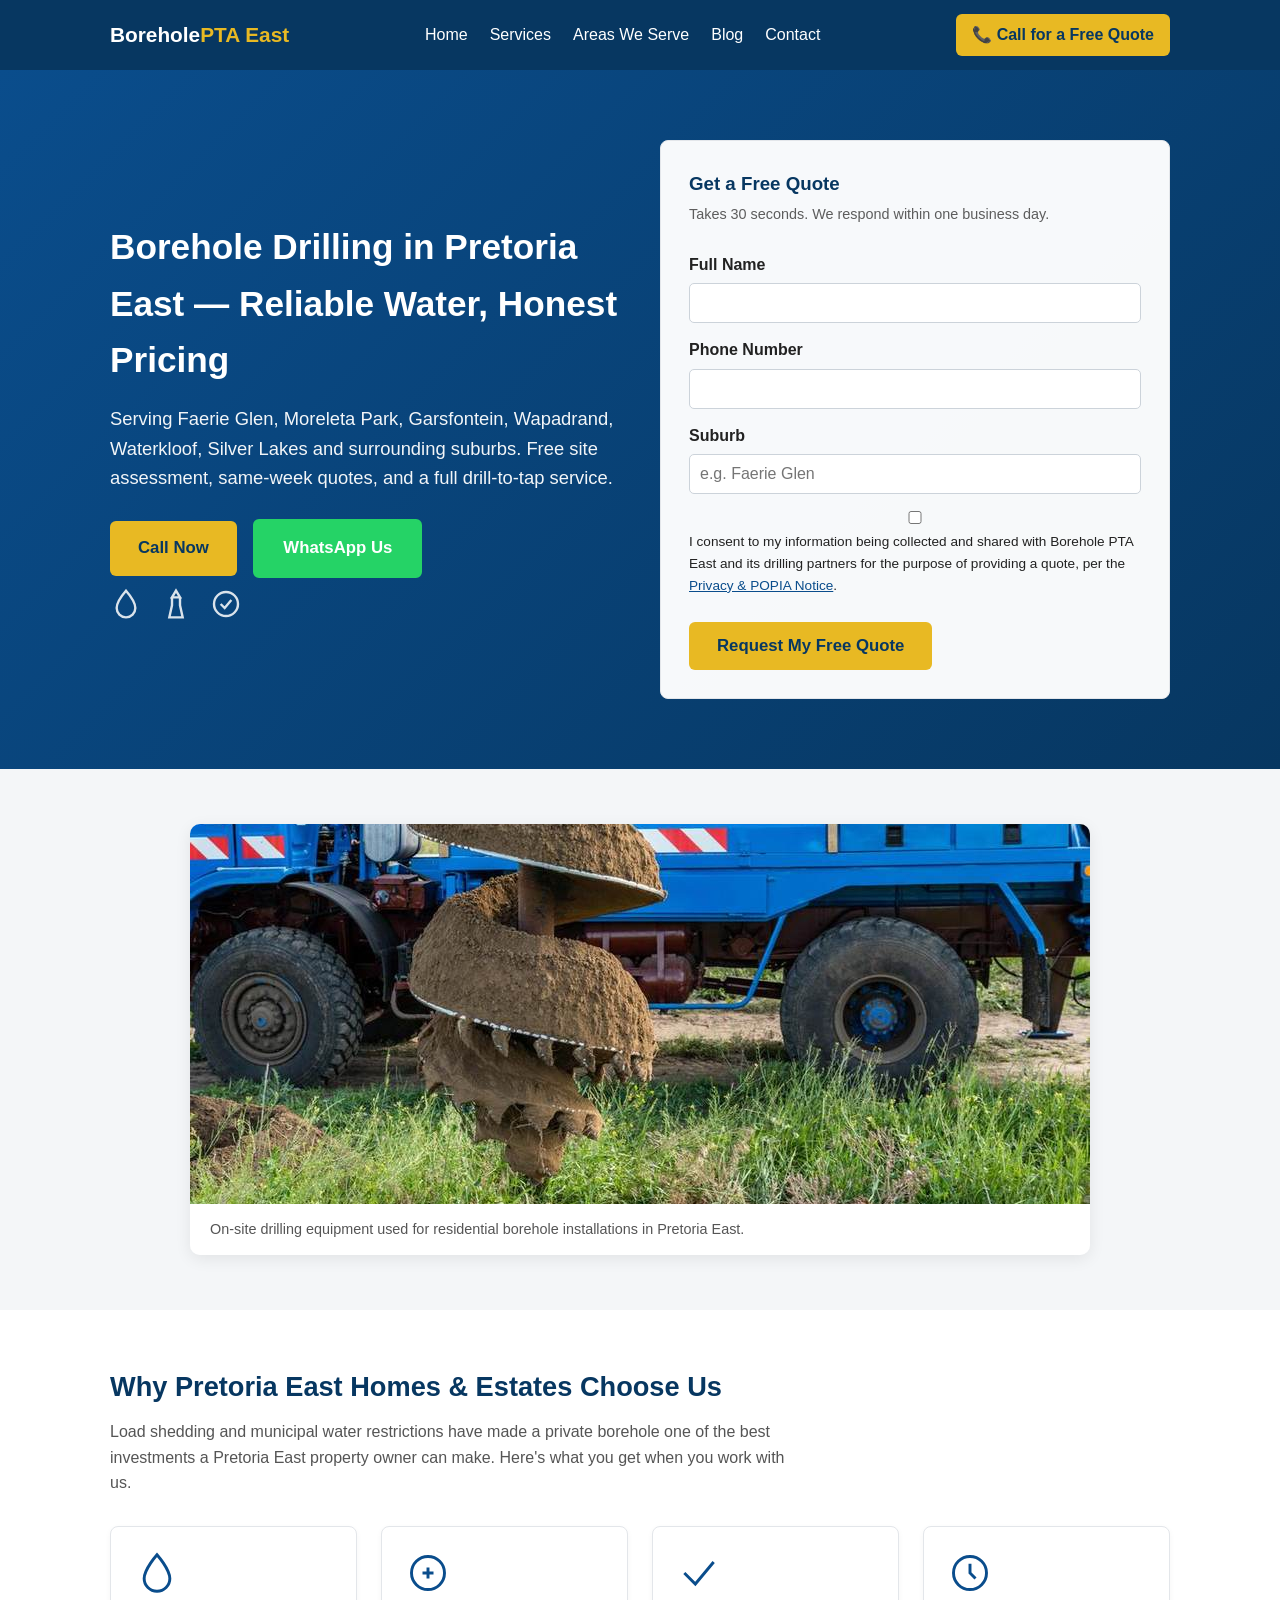
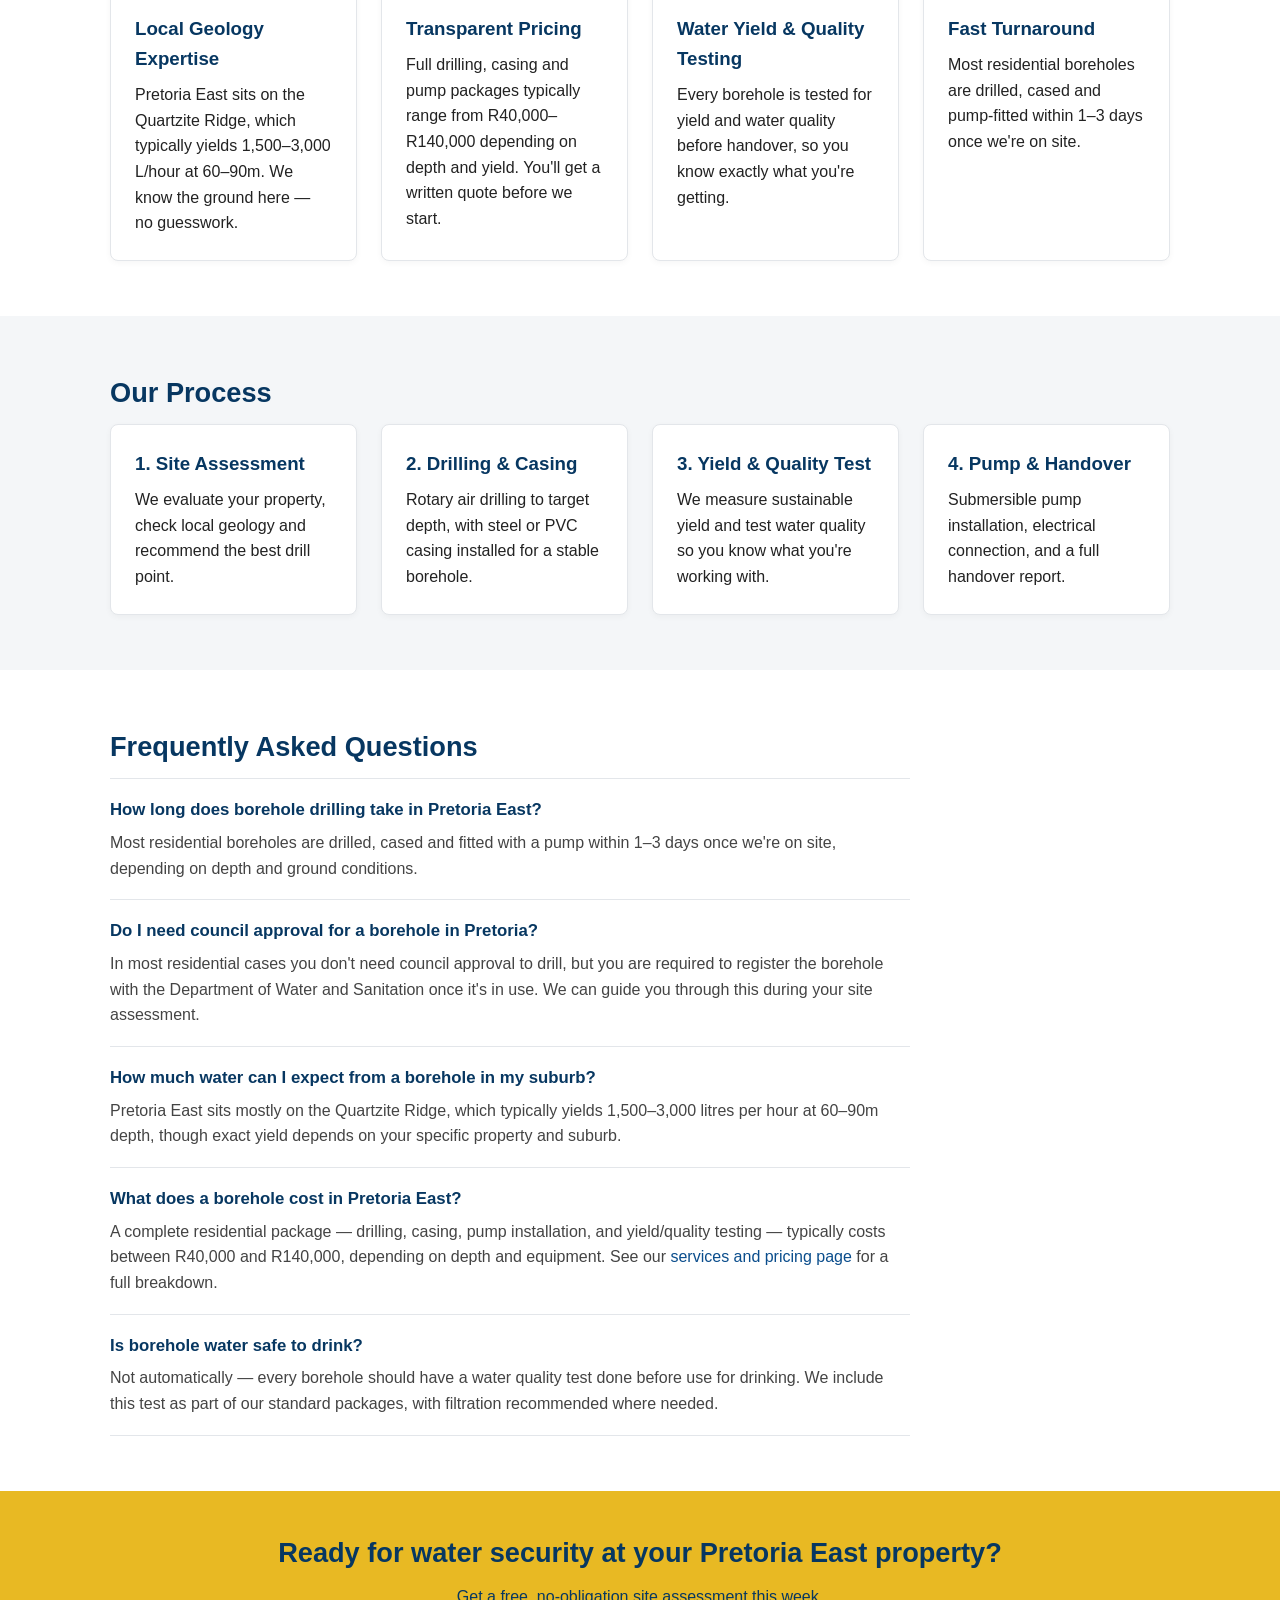
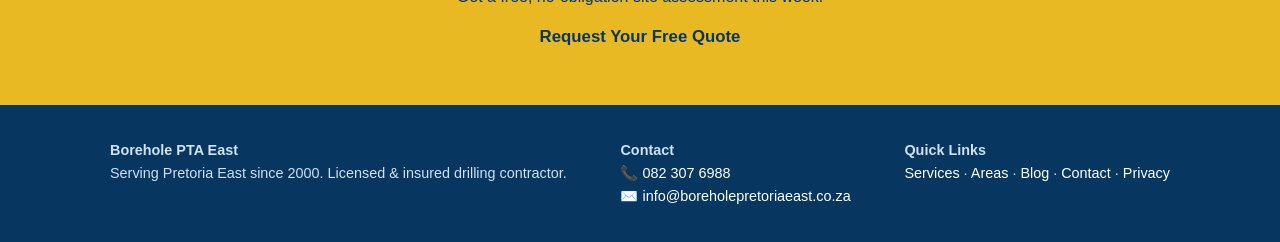
==== commit c5f52ac8: "Update index.html" ====
--- a/borehole-site-upload/index.html
+++ b/borehole-site-upload/index.html
@@ -221,7 +221,7 @@
   <div class="container footer-cols">
     <div>
       <strong>Borehole PTA East</strong>
-      <p>Serving Pretoria East since [year]. Licensed &amp; insured drilling contractor.</p>
+      <p>Serving Pretoria East since 2000. Licensed &amp; insured drilling contractor.</p>
     </div>
     <div>
       <strong>Contact</strong>
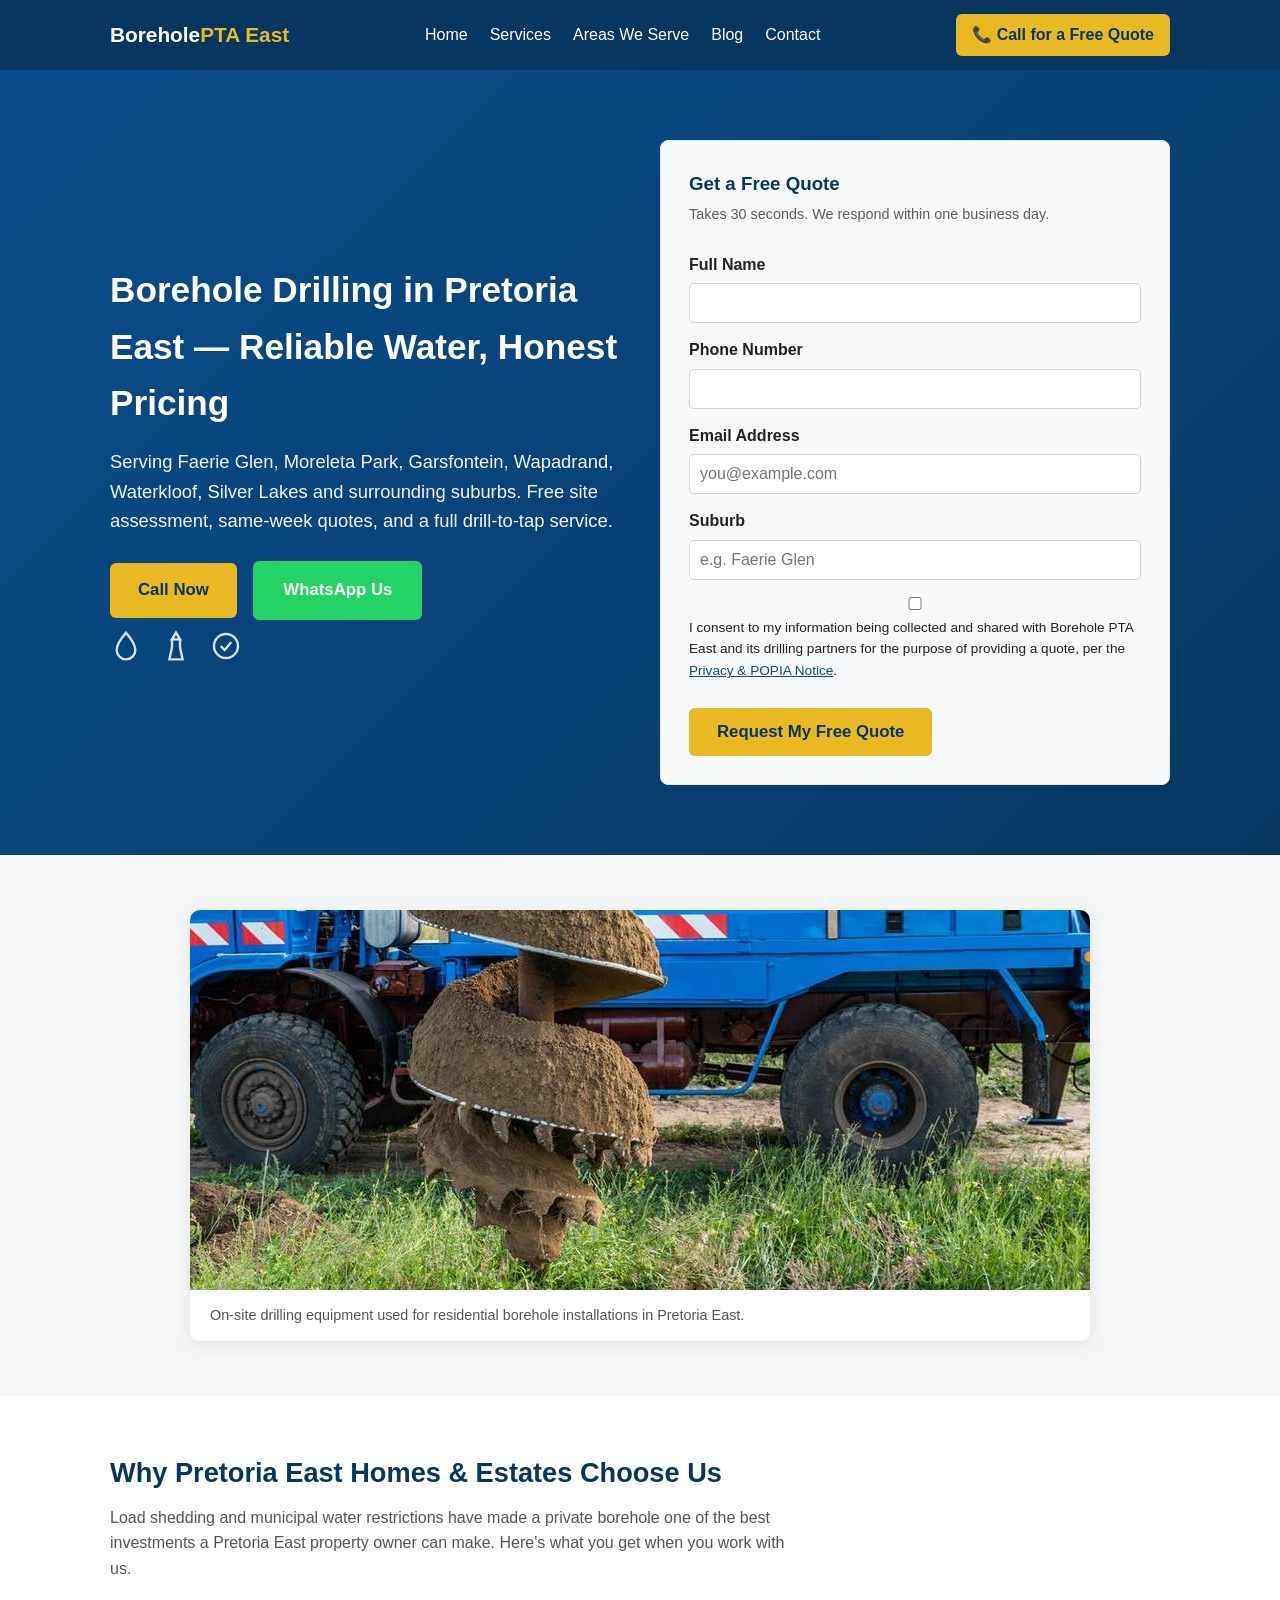
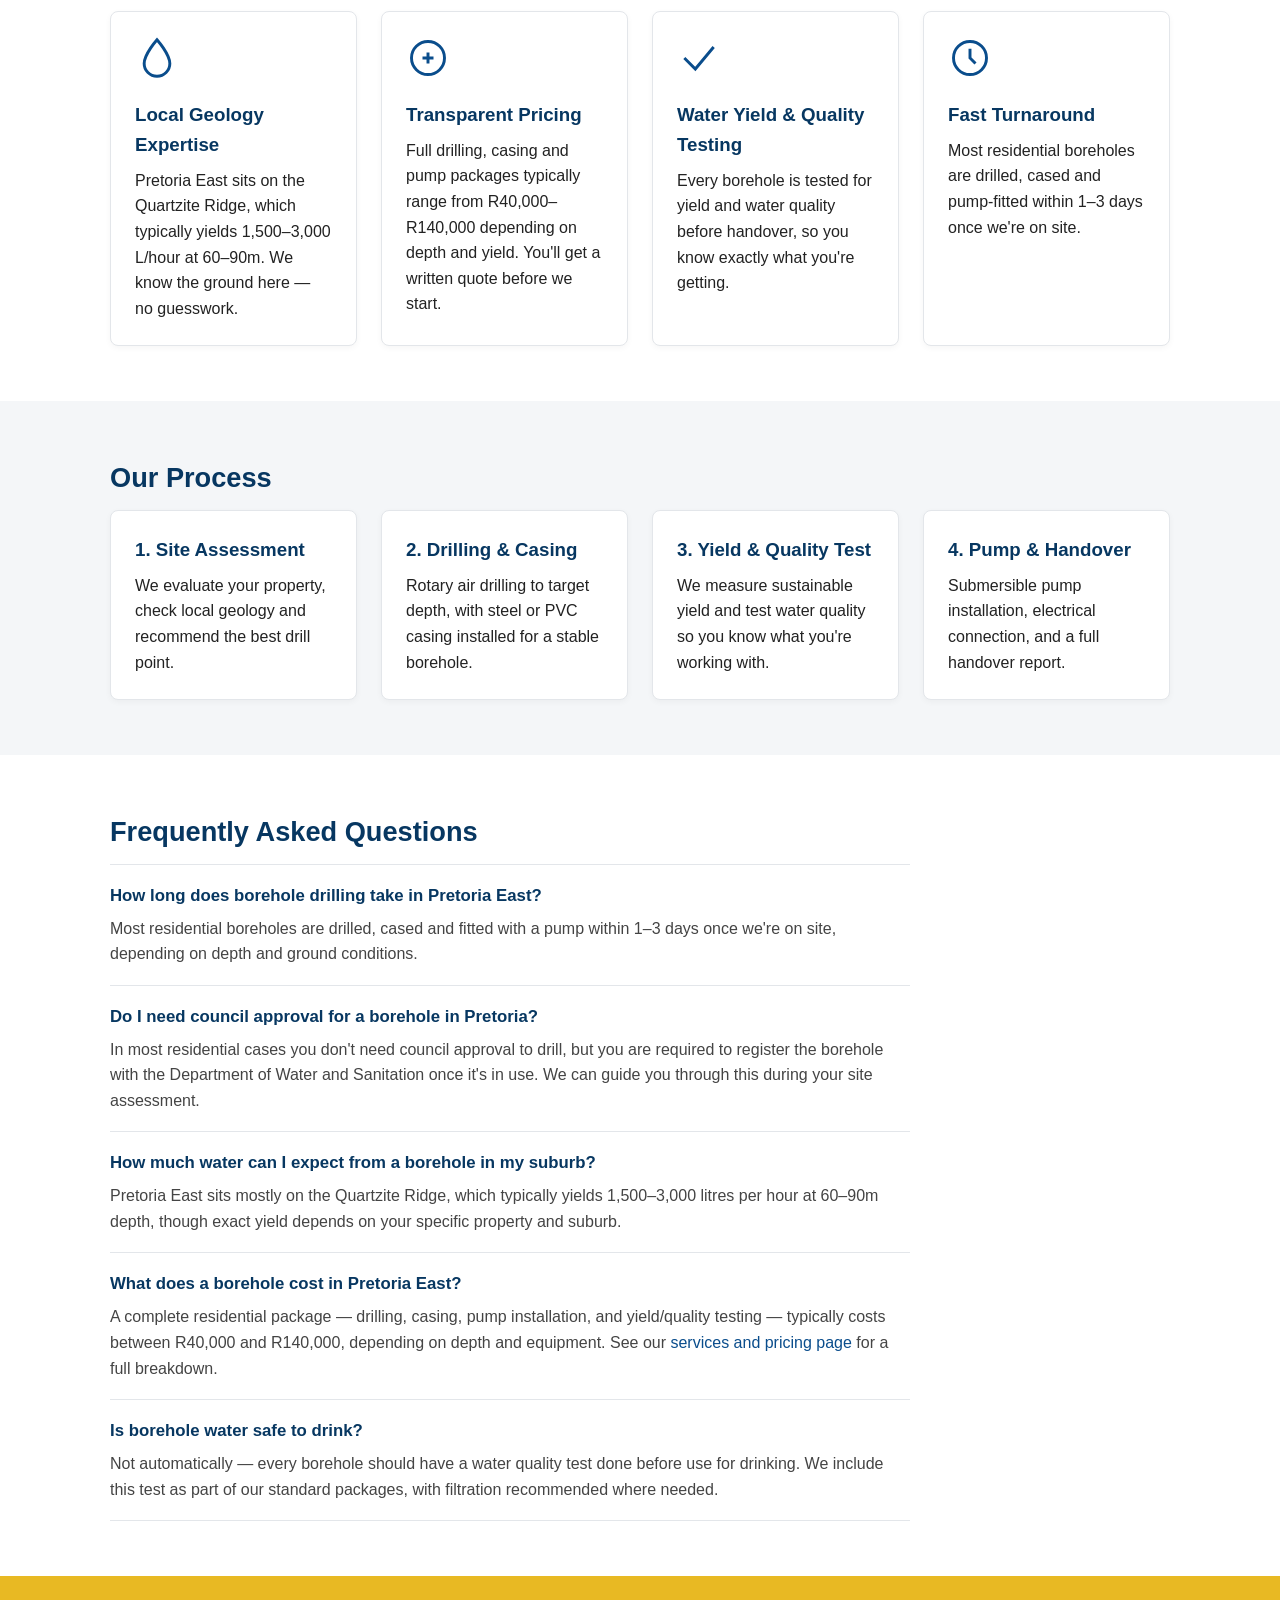
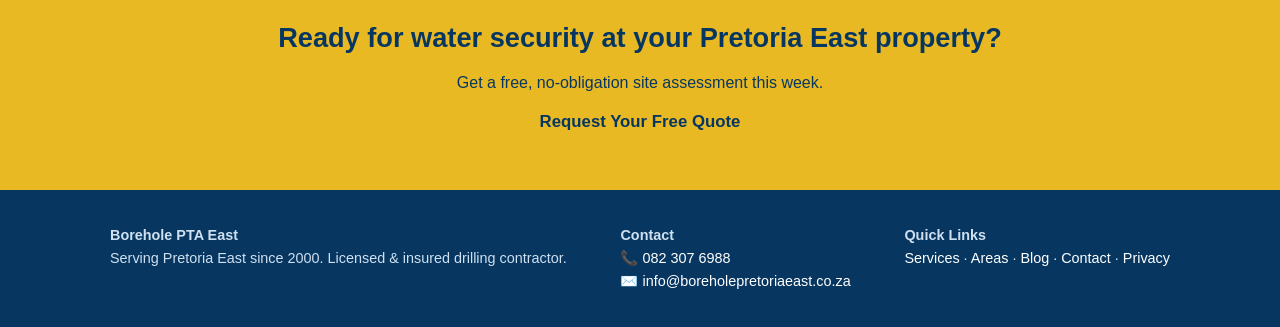
==== commit 5d2ca5d1: "Add files via upload" ====
--- a/borehole-site-upload/index.html
+++ b/borehole-site-upload/index.html
@@ -110,7 +110,11 @@
       </div>
     </div>
     <div>
-      <form class="lead-form on-dark" action="mailto:info@boreholepretoriaeast.co.za" method="post" enctype="text/plain">
+      <form class="lead-form on-dark" action="https://api.web3forms.com/submit" method="POST">
+        <input type="hidden" name="access_key" value="9bb05c2d-3dc0-4598-aff3-411facee20c3">
+        <input type="hidden" name="subject" value="New Quote Request - Borehole PTA East (Homepage)">
+        <input type="hidden" name="from_name" value="Borehole PTA East Website">
+        <input type="hidden" name="redirect" value="thank-you.html">
         <h3 style="color:var(--blue-dark);margin-bottom:4px;">Get a Free Quote</h3>
         <p style="color:#555;font-size:.9rem;">Takes 30 seconds. We respond within one business day.</p>
         <label for="hf-name">Full Name</label>
@@ -118,6 +122,9 @@
 
         <label for="hf-phone">Phone Number</label>
         <input type="tel" id="hf-phone" name="phone" required>
+
+        <label for="hf-email">Email Address</label>
+        <input type="email" id="hf-email" name="email" placeholder="you@example.com">
 
         <label for="hf-suburb">Suburb</label>
         <input type="text" id="hf-suburb" name="suburb" placeholder="e.g. Faerie Glen">
